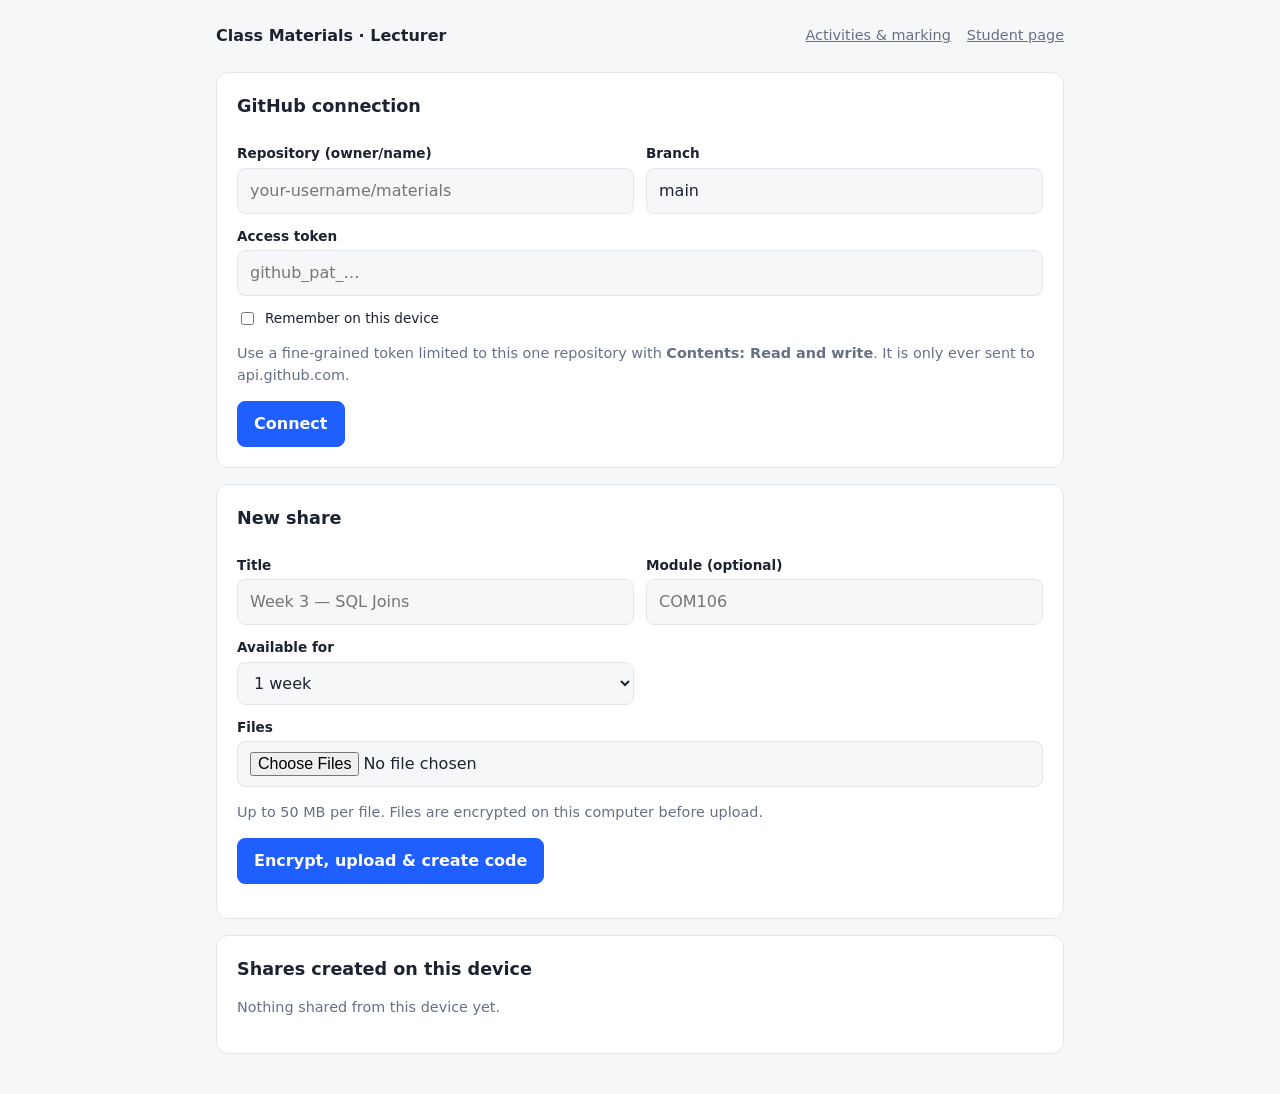
==== admin.html @ 00da9e58 "Modified" ====
<!doctype html>
<html lang="en">
<head>
<meta charset="utf-8">
<meta name="viewport" content="width=device-width,initial-scale=1">
<meta name="robots" content="noindex">
<title>Lecturer · Class Materials</title>
<link rel="stylesheet" href="style.css">
</head>
<body>
<div class="wrap">
  <header><span id="site">Class Materials</span><span class="links"><a href="review.html">Activities &amp; marking</a><a href="./">Student page</a></span></header>

  <div class="card" id="conn">
    <h2>GitHub connection</h2>
    <div class="grid">
      <div><label for="repo">Repository (owner/name)</label><input id="repo" placeholder="your-username/materials"></div>
      <div><label for="branch">Branch</label><input id="branch" value="main"></div>
    </div>
    <label for="token">Access token</label>
    <input id="token" type="password" placeholder="github_pat_…" autocomplete="off">
    <label class="check"><input type="checkbox" id="remember"> Remember on this device</label>
    <p class="muted">Use a fine-grained token limited to this one repository with <b>Contents: Read and write</b>. It is only ever sent to api.github.com.</p>
    <button class="btn" id="connect">Connect</button>
    <span id="connStatus" class="muted" style="margin-left:8px"></span>
  </div>

  <div class="card">
    <h2>New share</h2>
    <form id="form">
      <div class="grid">
        <div><label for="title">Title</label><input id="title" required maxlength="120" placeholder="Week 3 — SQL Joins"></div>
        <div><label for="module">Module (optional)</label><input id="module" maxlength="40" placeholder="COM106"></div>
        <div><label for="days">Available for</label>
          <select id="days">
            <option value="1">1 day</option><option value="7" selected>1 week</option>
            <option value="30">30 days</option><option value="120">Semester (~4 months)</option>
            <option value="0">Never expires</option>
          </select></div>
      </div>
      <label for="files">Files</label>
      <input id="files" type="file" multiple required>
      <p class="muted">Up to 50 MB per file. Files are encrypted on this computer before upload.</p>
      <button class="btn" id="create">Encrypt, upload &amp; create code</button>
      <p class="muted" id="progress"></p>
    </form>
  </div>

  <div class="card">
    <h2>Shares created on this device</h2>
    <div id="list"></div>
  </div>
</div>

<div class="overlay" id="present" hidden>
  <p class="muted" id="pTitle" style="font-size:1.3rem"></p>
  <p class="step">Go to</p>
  <div class="url" id="pHost"></div>
  <p class="step">and enter</p>
  <div class="big" id="pCode"></div>
  <p class="muted" style="margin-top:20px">or open <span class="mono" id="pLink"></span></p>
  <p class="muted" id="pNote"></p>
  <p style="margin-top:32px" class="actions" >
    <span style="margin:0 auto" class="actions">
      <button class="btn ghost" id="copy">Copy link</button>
      <button class="btn" id="close">Back to dashboard</button>
    </span>
  </p>
</div>

<script src="config.js"></script>
<script src="shared.js"></script>
<script>
(function () {
  const $ = (id) => document.getElementById(id);
  const MAX_FILE = 50 * 1024 * 1024;
  const siteUrl = new URL("./", location.href);
  const siteHost = (siteUrl.host + siteUrl.pathname).replace(/\/$/, "");

  document.title = "Lecturer · " + SITE.name;
  $("site").textContent = SITE.name + " · Lecturer";

  // ---------- storage (wrapped: may be unavailable)
  const store = {
    get(k, s) { try { return JSON.parse((s || localStorage).getItem(k)); } catch { return null; } },
    set(k, v, s) { try { (s || localStorage).setItem(k, JSON.stringify(v)); } catch {} },
    del(k, s) { try { (s || localStorage).removeItem(k); } catch {} },
  };

  let conn = store.get("ms-conn") || store.get("ms-conn", sessionStorage) || {};
  $("repo").value = conn.repo || "";
  $("branch").value = conn.branch || "main";
  $("token").value = conn.token || "";
  $("remember").checked = !!store.get("ms-conn");

  // ---------- GitHub API
  async function gh(path, opts = {}) {
    const headers = {
      Authorization: "Bearer " + conn.token,
      Accept: "application/vnd.github+json",
      "X-GitHub-Api-Version": "2022-11-28",
    };
    if (opts.body) headers["Content-Type"] = "application/json";
    const r = await fetch("https://api.github.com/repos/" + conn.repo + path, { ...opts, headers });
    if (!r.ok) {
      let msg = "GitHub " + r.status;
      try { msg += ": " + (await r.json()).message; } catch {}
      const err = new Error(msg);
      err.status = r.status;
      throw err;
    }
    return r.status === 204 ? null : r.json();
  }

  function b64(bytes) {
    let s = "";
    for (let i = 0; i < bytes.length; i += 0x8000) s += String.fromCharCode.apply(null, bytes.subarray(i, i + 0x8000));
    return btoa(s);
  }

  // One commit for the whole change, so Pages rebuilds once.
  async function commit(entries, message, onStep) {
    const ref = await gh("/git/ref/heads/" + encodeURIComponent(conn.branch));
    const parent = ref.object.sha;
    const head = await gh("/git/commits/" + parent);
    const tree = [];
    let i = 0;
    for (const e of entries) {
      if (e.remove) {
        tree.push({ path: e.path, mode: "100644", type: "blob", sha: null });
        continue;
      }
      onStep && onStep(++i);
      const blob = await gh("/git/blobs", { method: "POST", body: JSON.stringify({ content: b64(e.bytes), encoding: "base64" }) });
      tree.push({ path: e.path, mode: "100644", type: "blob", sha: blob.sha });
    }
    const t = await gh("/git/trees", { method: "POST", body: JSON.stringify({ base_tree: head.tree.sha, tree }) });
    const c = await gh("/git/commits", { method: "POST", body: JSON.stringify({ message, tree: t.sha, parents: [parent] }) });
    await gh("/git/refs/heads/" + encodeURIComponent(conn.branch), { method: "PATCH", body: JSON.stringify({ sha: c.sha }) });
  }

  // ---------- connection
  $("connect").onclick = async () => {
    conn = { repo: $("repo").value.trim().replace(/^https?:\/\/github\.com\//, "").replace(/\/$/, ""),
             branch: $("branch").value.trim() || "main", token: $("token").value.trim() };
    store.del("ms-conn");
    store.del("ms-conn", sessionStorage);
    store.set("ms-conn", conn, $("remember").checked ? localStorage : sessionStorage);
    await checkConn();
  };

  async function checkConn() {
    const s = $("connStatus");
    if (!conn.repo || !conn.token) { s.textContent = "Not connected."; return false; }
    s.className = "muted";
    s.textContent = "Checking…";
    try {
      const repo = await gh("");
      if (!repo.permissions || !repo.permissions.push) throw new Error("token can't write to this repository");
      await gh("/git/ref/heads/" + encodeURIComponent(conn.branch));
      s.className = "ok";
      s.textContent = "Connected to " + repo.full_name + " ✓";
      return true;
    } catch (e) {
      s.className = "err";
      s.textContent = "Couldn't connect: " + e.message;
      return false;
    }
  }

  // ---------- shares list (this device only — codes can't be recovered from the repo)
  const loadShares = () => store.get("ms-shares") || [];
  const saveShares = (l) => store.set("ms-shares", l);

  function renderList() {
    const list = loadShares();
    const box = $("list");
    box.textContent = "";
    if (!list.length) {
      box.innerHTML = '<p class="muted">Nothing shared from this device yet.</p>';
      return;
    }
    const t = document.createElement("table");
    t.innerHTML = "<tr><th>Code</th><th>Title</th><th>Files</th><th>Expires</th><th></th></tr>";
    for (const s of list) {
      const tr = document.createElement("tr");
      const expired = s.expires && new Date(s.expires) < new Date();
      const cells = [
        MS.pretty(s.code) + (expired ? " (expired)" : ""),
        (s.title || "") + (s.module ? " · " + s.module : ""),
        s.files + " · " + MS.sizeText(s.size),
        s.expires ? new Date(s.expires).toLocaleString([], { dateStyle: "medium", timeStyle: "short" }) : "Never",
      ];
      cells.forEach((v, i) => {
        const td = document.createElement("td");
        td.textContent = v;
        if (i === 0) td.className = "mono";
        tr.append(td);
      });
      const td = document.createElement("td");
      const wrap = document.createElement("div");
      wrap.className = "actions";
      const show = button("Show", "btn small", () => present(s));
      const del = button("Delete", "btn danger small", () => removeShare(s, del));
      wrap.append(show, del);
      td.append(wrap);
      tr.append(td);
      t.append(tr);
    }
    box.append(t);
  }

  function button(text, cls, fn) {
    const b = document.createElement("button");
    b.textContent = text;
    b.className = cls;
    b.onclick = fn;
    return b;
  }

  async function removeShare(s, btn) {
    if (!confirm("Delete " + MS.pretty(s.code) + " (" + s.title + ")? Students will no longer be able to open it.")) return;
    btn.disabled = true;
    btn.textContent = "Deleting…";
    try {
      let items = [];
      try {
        items = await gh("/contents/s/" + s.id + "?ref=" + encodeURIComponent(conn.branch));
      } catch (e) {
        if (e.status !== 404) throw e; // already gone
      }
      if (items.length) await commit(items.map((it) => ({ path: it.path, remove: true })), "Remove share");
      saveShares(loadShares().filter((x) => x.code !== s.code));
      renderList();
    } catch (e) {
      alert("Couldn't delete: " + e.message);
      btn.disabled = false;
      btn.textContent = "Delete";
    }
  }

  // ---------- create
  $("form").onsubmit = async (ev) => {
    ev.preventDefault();
    const p = $("progress");
    p.className = "muted";
    const picked = [...$("files").files];
    const big = picked.filter((f) => f.size > MAX_FILE);
    if (big.length) { p.className = "err"; p.textContent = "Too large (max 50 MB each): " + big.map((f) => f.name).join(", "); return; }
    if (!(await checkConn())) { p.className = "err"; p.textContent = "Connect to GitHub first."; return; }

    const btn = $("create");
    btn.disabled = true;
    try {
      p.textContent = "Encrypting…";
      const files = [];
      for (const f of picked) files.push({ name: f.name, type: f.type, data: await f.arrayBuffer() });
      const share = await MS.buildShare({
        salt: SITE.salt, title: $("title").value.trim(), module: $("module").value.trim(),
        days: Number($("days").value), files,
      });
      await commit(share.entries, "Add share", (i) => { p.textContent = `Uploading ${Math.min(i, files.length)} of ${files.length}…`; });
      const rec = {
        code: share.code, id: share.id, title: share.manifest.title, module: share.manifest.module,
        created: share.manifest.created, expires: share.expires, files: files.length,
        size: files.reduce((a, f) => a + f.data.byteLength, 0),
      };
      saveShares([rec, ...loadShares()]);
      renderList();
      $("form").reset();
      p.textContent = "";
      present(rec, true);
    } catch (e) {
      p.className = "err";
      p.textContent = e.status === 403
        ? "Upload failed: your token can read this repository but not write to it. On GitHub: Settings → Developer settings → Fine-grained tokens → your token → Edit → set Repository access to this repo and Contents to \"Read and write\" → Update, then try again."
        : "Upload failed: " + e.message;
    } finally {
      btn.disabled = false;
    }
  };

  // ---------- presenter
  function present(s, fresh) {
    $("pTitle").textContent = [s.module, s.title].filter(Boolean).join(" · ");
    $("pHost").textContent = siteHost;
    $("pCode").textContent = MS.pretty(s.code);
    $("pLink").textContent = siteHost + "/#" + s.code;
    $("pNote").textContent = fresh ? "Live in about a minute while GitHub publishes it." : "";
    $("present").hidden = false;
    $("copy").onclick = async () => {
      try { await navigator.clipboard.writeText(siteUrl.href + "#" + s.code); $("copy").textContent = "Copied ✓"; }
      catch { $("copy").textContent = siteUrl.href + "#" + s.code; }
    };
  }
  $("close").onclick = () => { $("present").hidden = true; $("copy").textContent = "Copy link"; };

  renderList();
  if (conn.repo && conn.token) checkConn();
})();
</script>
</body>
</html>
---- style.css ----
:root{--bg:#f6f7f9;--card:#fff;--ink:#1c2230;--muted:#667085;--line:#e3e6eb;
--accent:#1f5eff;--accent-ink:#fff;--bad:#c62828;--ok:#1b7f3b;--warn:#9a5b00}
@media (prefers-color-scheme:dark){:root{--bg:#12151b;--card:#1a1f27;--ink:#e8ebf0;
--muted:#9aa3b2;--line:#2a313c;--accent:#5b8cff;--bad:#ef5350;--ok:#4caf50;--warn:#e0a040}}
*{box-sizing:border-box}
body{margin:0;font:16px/1.5 system-ui,-apple-system,"Segoe UI",Roboto,sans-serif;background:var(--bg);color:var(--ink)}
[hidden]{display:none!important}
.wrap{max-width:880px;margin:0 auto;padding:24px 16px}
header{display:flex;justify-content:space-between;align-items:center;margin-bottom:24px;font-weight:600}
header a{color:var(--muted);font-weight:400;font-size:.9rem}
a{color:var(--accent)}
.card{background:var(--card);border:1px solid var(--line);border-radius:12px;padding:20px;margin-bottom:16px}
.narrow{max-width:460px;margin:40px auto}
h1{font-size:1.5rem;margin:0 0 4px}h2{font-size:1.1rem;margin:0 0 12px}
.muted{color:var(--muted);font-size:.9rem}
.center{text-align:center}
input,select,textarea{width:100%;padding:10px 12px;border:1px solid var(--line);border-radius:8px;background:var(--bg);color:var(--ink);font:inherit}
label{display:block;font-size:.85rem;font-weight:600;margin:12px 0 4px}
label.check{display:flex;gap:8px;align-items:center;font-weight:400}
label.check input{width:auto}
.grid{display:grid;grid-template-columns:1fr 1fr;gap:0 12px}
@media (max-width:600px){.grid{grid-template-columns:1fr}}
.btn{display:inline-block;padding:10px 16px;border-radius:8px;border:1px solid var(--accent);background:var(--accent);
color:var(--accent-ink);font:inherit;font-weight:600;cursor:pointer;text-decoration:none}
.btn:disabled{opacity:.6;cursor:wait}
.btn.full{width:100%;margin-top:14px}
.btn.ghost{background:transparent;color:var(--ink);border-color:var(--line)}
.btn.small{padding:5px 10px;font-size:.85rem}
.btn.danger{color:var(--bad);border-color:var(--line);background:transparent}
.code-input{font-size:1.8rem;letter-spacing:.2em;text-align:center;text-transform:uppercase;font-family:ui-monospace,monospace}
.err{color:var(--bad);margin-top:8px}
.ok{color:var(--ok)}
.files{margin:16px 0}
.files button{display:flex;width:100%;justify-content:space-between;gap:12px;padding:12px;border:1px solid var(--line);
border-radius:8px;margin-bottom:8px;background:transparent;color:var(--ink);font:inherit;text-align:left;cursor:pointer}
.files button:hover{border-color:var(--accent)}
.files .sz{color:var(--muted);white-space:nowrap}
table{width:100%;border-collapse:collapse;font-size:.9rem}
th,td{text-align:left;padding:8px 6px;border-bottom:1px solid var(--line);vertical-align:top}
.mono{font-family:ui-monospace,monospace;font-weight:700}
.actions{display:flex;gap:6px;flex-wrap:wrap}
.overlay{position:fixed;inset:0;background:var(--bg);overflow:auto;padding:6vh 16px;text-align:center;z-index:10}
.big{font-size:clamp(3rem,12vw,9rem);font-family:ui-monospace,monospace;font-weight:800;letter-spacing:.06em;line-height:1.1;word-break:break-all}
.url{font-size:clamp(1.1rem,4vw,2.2rem);font-family:ui-monospace,monospace;word-break:break-all}
.step{font-size:1.3rem;margin:24px 0 0}

/* ---------- submissions & marking */
.wrap.wide{max-width:1240px}
header .links{display:flex;gap:16px;flex-wrap:wrap}
textarea{min-height:120px;resize:vertical;line-height:1.45}
.row{display:flex;justify-content:space-between;align-items:flex-start;gap:12px;flex-wrap:wrap}
.brief{white-space:pre-wrap;margin:12px 0}
.chip{display:inline-block;font-size:.78rem;line-height:1.5;padding:1px 8px;border-radius:99px;border:1px solid var(--line);color:var(--muted);white-space:nowrap;vertical-align:middle}
.chip.met{color:var(--ok);border-color:currentColor}
.chip.partly{color:var(--warn);border-color:currentColor}
.chip.not{color:var(--bad);border-color:currentColor}
.chip.new{color:var(--accent);border-color:currentColor}
.bar{height:8px;border-radius:99px;background:var(--line);overflow:hidden;margin-top:12px}
.bar span{display:block;height:100%;width:0;background:var(--accent);transition:width .2s}
.split{display:grid;grid-template-columns:minmax(0,1.45fr) minmax(0,1fr);gap:16px;align-items:start}
@media (max-width:900px){.split{grid-template-columns:1fr}}
.sticky{position:sticky;top:12px}
@media (max-width:900px){.sticky{position:static}}
.tabs{display:flex;gap:6px;flex-wrap:wrap;margin:12px 0 10px}
.tabs button.on{border-color:var(--accent);color:var(--accent)}
.preview{border:1px solid var(--line);border-radius:8px;min-height:320px;max-height:74vh;overflow:auto;background:var(--bg)}
.preview pre{margin:0;padding:12px 14px;font:13px/1.5 ui-monospace,Menlo,Consolas,monospace;white-space:pre-wrap;word-break:break-word}
.preview iframe{display:block;width:100%;height:72vh;border:0;background:#fff}
.preview img{display:block;max-width:100%;margin:0 auto}
.preview .note{padding:16px}
.cell{border-bottom:1px solid var(--line);padding:10px 14px}
.cell .tag{font:12px ui-monospace,monospace;color:var(--muted)}
.cell .out{color:var(--muted)}
.crit{display:flex;justify-content:space-between;gap:10px;align-items:center;padding:9px 0;border-bottom:1px solid var(--line);flex-wrap:wrap}
.crit span{flex:1 1 180px}
.seg{display:inline-flex;border:1px solid var(--line);border-radius:8px;overflow:hidden}
.seg label{margin:0;font-weight:500;font-size:.82rem;padding:6px 10px;cursor:pointer;border-left:1px solid var(--line);user-select:none}
.seg label:first-child{border-left:0}
.seg input{position:absolute;opacity:0;width:1px;height:1px;pointer-events:none}
.seg label:has(input:checked){background:var(--accent);color:var(--accent-ink)}
.seg label:has(input:focus-visible){outline:2px solid var(--accent);outline-offset:-2px}
.qc{display:flex;flex-wrap:wrap;gap:6px;margin:6px 0 8px}
.qc button{font:inherit;font-size:.8rem;padding:4px 10px;border-radius:99px;border:1px dashed var(--muted);background:transparent;color:var(--ink);cursor:pointer;text-align:left}
.qc button:hover{border-style:solid;border-color:var(--accent)}
tr.click{cursor:pointer}
tr.click:hover td,tr.sel td{background:var(--bg)}
.mark{font-size:2.2rem;font-weight:800;line-height:1.1}
.fbcrit{display:flex;justify-content:space-between;gap:12px;padding:10px 0;border-bottom:1px solid var(--line)}
.list-plain{margin:8px 0 0;padding-left:20px}
.list-plain li{margin:4px 0}
.mine{display:flex;justify-content:space-between;align-items:center;gap:10px;padding:10px 0;border-bottom:1px solid var(--line)}
.mine:last-child{border-bottom:0}
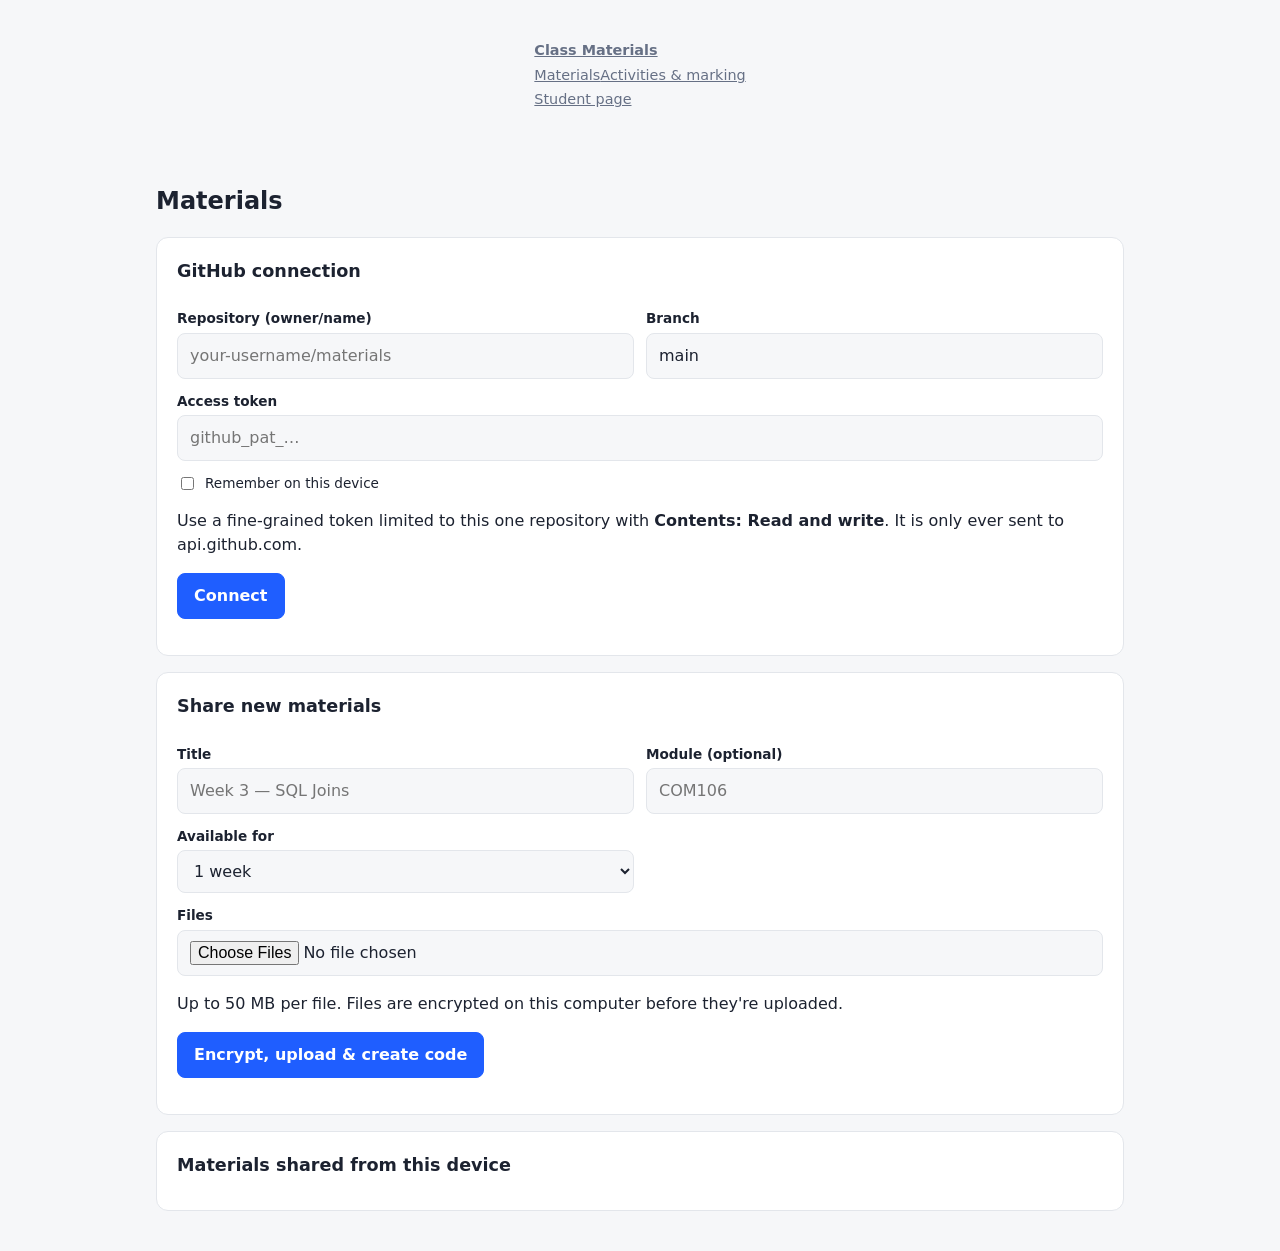
==== commit 6c27ef7b: "Update title and restructure admin page layout" ====
--- a/admin.html
+++ b/admin.html
@@ -4,12 +4,20 @@
 <meta charset="utf-8">
 <meta name="viewport" content="width=device-width,initial-scale=1">
 <meta name="robots" content="noindex">
-<title>Lecturer · Class Materials</title>
+<title>Materials · Class Materials</title>
+<link rel="preconnect" href="https://fonts.googleapis.com">
+<link rel="preconnect" href="https://fonts.gstatic.com" crossorigin>
+<link rel="stylesheet" href="https://fonts.googleapis.com/css2?family=Atkinson+Hyperlegible+Mono:wght@500;700&family=Atkinson+Hyperlegible+Next:wght@400;700&display=swap">
 <link rel="stylesheet" href="style.css">
 </head>
 <body>
-<div class="wrap">
-  <header><span id="site">Class Materials</span><span class="links"><a href="review.html">Activities &amp; marking</a><a href="./">Student page</a></span></header>
+<header class="topbar"><div class="wrap wide topbar-in">
+  <a class="brand" href="./"><span class="mark" id="mark" aria-hidden="true"></span><span><b id="site">Class Materials</b><small id="sub" hidden></small></span></a>
+  <nav class="nav" aria-label="Lecturer pages"><a href="admin.html" aria-current="page">Materials</a><a href="review.html">Activities &amp; marking</a></nav>
+  <a class="bar-end" href="./">Student page</a>
+</div></header>
+<main class="wrap wide" style="max-width:1000px">
+  <h1 style="margin-bottom:18px">Materials</h1>
 
   <div class="card" id="conn">
     <h2>GitHub connection</h2>
@@ -20,13 +28,13 @@
     <label for="token">Access token</label>
     <input id="token" type="password" placeholder="github_pat_…" autocomplete="off">
     <label class="check"><input type="checkbox" id="remember"> Remember on this device</label>
-    <p class="muted">Use a fine-grained token limited to this one repository with <b>Contents: Read and write</b>. It is only ever sent to api.github.com.</p>
-    <button class="btn" id="connect">Connect</button>
-    <span id="connStatus" class="muted" style="margin-left:8px"></span>
+    <p class="hint">Use a fine-grained token limited to this one repository with <b>Contents: Read and write</b>. It is only ever sent to api.github.com.</p>
+    <p class="actions" style="margin-top:14px"><button class="btn" id="connect">Connect</button>
+    <span id="connStatus" class="muted"></span></p>
   </div>
 
   <div class="card">
-    <h2>New share</h2>
+    <h2>Share new materials</h2>
     <form id="form">
       <div class="grid">
         <div><label for="title">Title</label><input id="title" required maxlength="120" placeholder="Week 3 — SQL Joins"></div>
@@ -40,31 +48,29 @@
       </div>
       <label for="files">Files</label>
       <input id="files" type="file" multiple required>
-      <p class="muted">Up to 50 MB per file. Files are encrypted on this computer before upload.</p>
-      <button class="btn" id="create">Encrypt, upload &amp; create code</button>
+      <p class="hint">Up to 50 MB per file. Files are encrypted on this computer before they're uploaded.</p>
+      <p style="margin-top:16px"><button class="btn" id="create">Encrypt, upload &amp; create code</button></p>
       <p class="muted" id="progress"></p>
     </form>
   </div>
 
   <div class="card">
-    <h2>Shares created on this device</h2>
+    <h2>Materials shared from this device</h2>
     <div id="list"></div>
   </div>
-</div>
+</main>
 
 <div class="overlay" id="present" hidden>
-  <p class="muted" id="pTitle" style="font-size:1.3rem"></p>
+  <p class="ptitle" id="pTitle"></p>
   <p class="step">Go to</p>
   <div class="url" id="pHost"></div>
   <p class="step">and enter</p>
   <div class="big" id="pCode"></div>
-  <p class="muted" style="margin-top:20px">or open <span class="mono" id="pLink"></span></p>
+  <p class="muted" style="margin-top:3vh" id="pSubLine">Or open <span class="mono" id="pLink"></span></p>
   <p class="muted" id="pNote"></p>
-  <p style="margin-top:32px" class="actions" >
-    <span style="margin:0 auto" class="actions">
-      <button class="btn ghost" id="copy">Copy link</button>
-      <button class="btn" id="close">Back to dashboard</button>
-    </span>
+  <p class="actions" style="justify-content:center;margin-top:4vh">
+    <button class="btn ghost" id="copy">Copy link</button>
+    <button class="btn" id="close">Back to dashboard</button>
   </p>
 </div>
 
@@ -77,8 +83,8 @@
   const siteUrl = new URL("./", location.href);
   const siteHost = (siteUrl.host + siteUrl.pathname).replace(/\/$/, "");
 
-  document.title = "Lecturer · " + SITE.name;
-  $("site").textContent = SITE.name + " · Lecturer";
+  document.title = "Materials · " + SITE.name;
+  MS.brand();
 
   // ---------- storage (wrapped: may be unavailable)
   const store = {
@@ -282,9 +288,9 @@
 
   // ---------- presenter
   function present(s, fresh) {
-    $("pTitle").textContent = [s.module, s.title].filter(Boolean).join(" · ");
+    $("pTitle").textContent = [s.module, s.title].filter(Boolean).join(": ");
     $("pHost").textContent = siteHost;
-    $("pCode").textContent = MS.pretty(s.code);
+    MS.tiles($("pCode"), s.code);
     $("pLink").textContent = siteHost + "/#" + s.code;
     $("pNote").textContent = fresh ? "Live in about a minute while GitHub publishes it." : "";
     $("present").hidden = false;
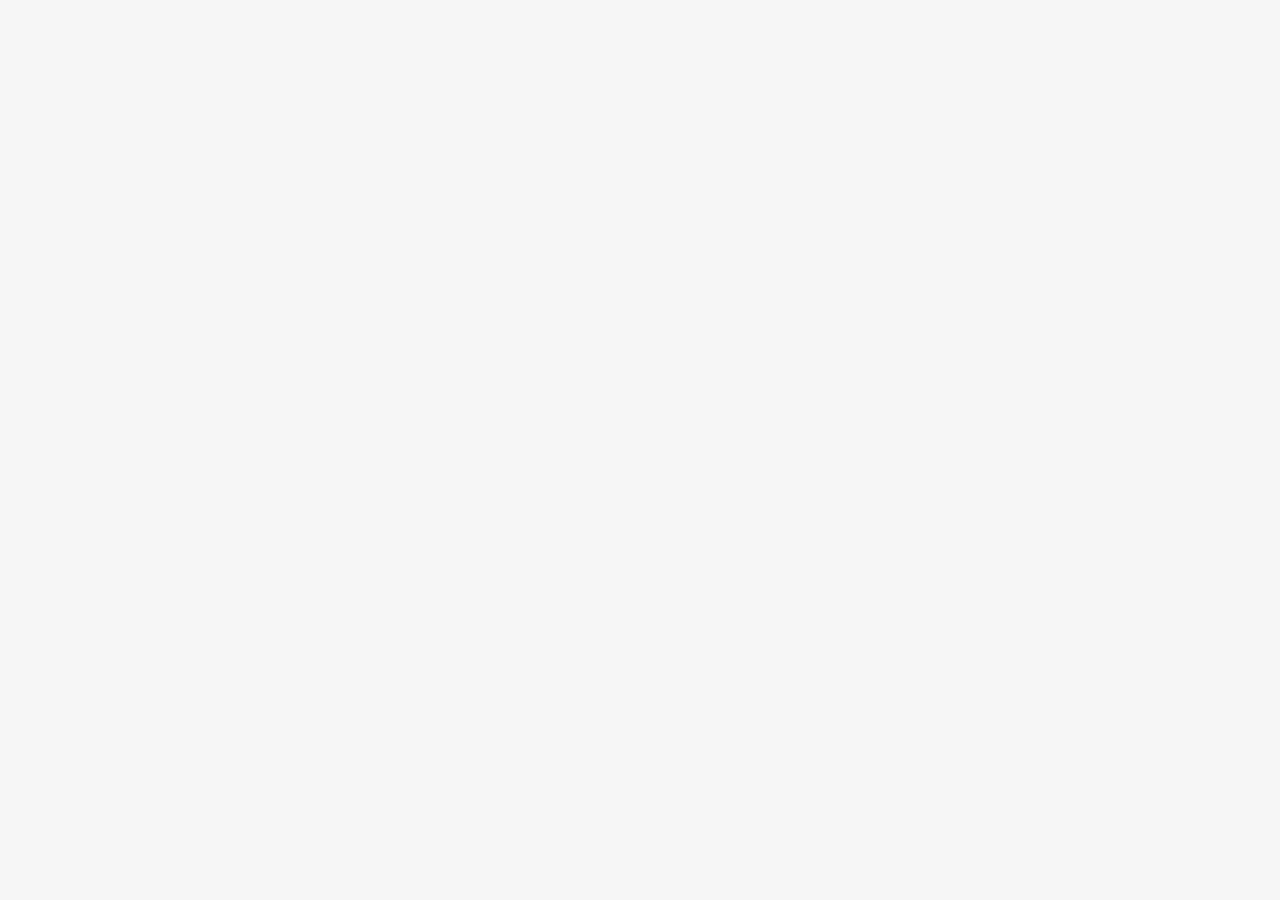
==== commit fe223faf: "Refactor admin.html for quick share functionality" ====
--- a/admin.html
+++ b/admin.html
@@ -4,186 +4,80 @@
 <meta charset="utf-8">
 <meta name="viewport" content="width=device-width,initial-scale=1">
 <meta name="robots" content="noindex">
-<title>Materials · Class Materials</title>
+<meta http-equiv="Content-Security-Policy" content="script-src 'self' 'unsafe-inline'; object-src 'none'; base-uri 'none'">
+<title>Quick share</title>
 <link rel="preconnect" href="https://fonts.googleapis.com">
 <link rel="preconnect" href="https://fonts.gstatic.com" crossorigin>
 <link rel="stylesheet" href="https://fonts.googleapis.com/css2?family=Atkinson+Hyperlegible+Mono:wght@500;700&family=Atkinson+Hyperlegible+Next:wght@400;700&display=swap">
 <link rel="stylesheet" href="style.css">
 </head>
 <body>
-<header class="topbar"><div class="wrap wide topbar-in">
-  <a class="brand" href="./"><span class="mark" id="mark" aria-hidden="true"></span><span><b id="site">Class Materials</b><small id="sub" hidden></small></span></a>
-  <nav class="nav" aria-label="Lecturer pages"><a href="admin.html" aria-current="page">Materials</a><a href="review.html">Activities &amp; marking</a></nav>
-  <a class="bar-end" href="./">Student page</a>
-</div></header>
+<header id="ltop"></header>
 <main class="wrap wide" style="max-width:1000px">
-  <h1 style="margin-bottom:18px">Materials</h1>
+  <div id="app" hidden>
+    <h1>Quick share</h1>
+    <p class="lead">Share a few files with one code, outside your modules. Good for a one-off handout or a file for another lecturer's class.</p>
 
-  <div class="card" id="conn">
-    <h2>GitHub connection</h2>
-    <div class="grid">
-      <div><label for="repo">Repository (owner/name)</label><input id="repo" placeholder="your-username/materials"></div>
-      <div><label for="branch">Branch</label><input id="branch" value="main"></div>
+    <div class="card">
+      <h2>Share files</h2>
+      <form id="form">
+        <div class="grid">
+          <div><label for="title">Title</label><input id="title" required maxlength="120" placeholder="Revision notes"></div>
+          <div><label for="module">Module (optional)</label><input id="module" maxlength="40" placeholder="QHO444"></div>
+          <div><label for="days">Available for</label>
+            <select id="days">
+              <option value="1">1 day</option><option value="7" selected>1 week</option>
+              <option value="30">30 days</option><option value="120">Semester (about 4 months)</option>
+              <option value="0">Never expires</option>
+            </select></div>
+        </div>
+        <label for="files">Files</label>
+        <input id="files" type="file" multiple required>
+        <p class="hint">Up to 50 MB per file. Files are encrypted on this computer before they're uploaded.</p>
+        <p style="margin-top:16px"><button class="btn" id="create">Encrypt, upload &amp; create code</button></p>
+        <p class="muted" id="progress"></p>
+      </form>
     </div>
-    <label for="token">Access token</label>
-    <input id="token" type="password" placeholder="github_pat_…" autocomplete="off">
-    <label class="check"><input type="checkbox" id="remember"> Remember on this device</label>
-    <p class="hint">Use a fine-grained token limited to this one repository with <b>Contents: Read and write</b>. It is only ever sent to api.github.com.</p>
-    <p class="actions" style="margin-top:14px"><button class="btn" id="connect">Connect</button>
-    <span id="connStatus" class="muted"></span></p>
-  </div>
 
-  <div class="card">
-    <h2>Share new materials</h2>
-    <form id="form">
-      <div class="grid">
-        <div><label for="title">Title</label><input id="title" required maxlength="120" placeholder="Week 3 — SQL Joins"></div>
-        <div><label for="module">Module (optional)</label><input id="module" maxlength="40" placeholder="COM106"></div>
-        <div><label for="days">Available for</label>
-          <select id="days">
-            <option value="1">1 day</option><option value="7" selected>1 week</option>
-            <option value="30">30 days</option><option value="120">Semester (~4 months)</option>
-            <option value="0">Never expires</option>
-          </select></div>
-      </div>
-      <label for="files">Files</label>
-      <input id="files" type="file" multiple required>
-      <p class="hint">Up to 50 MB per file. Files are encrypted on this computer before they're uploaded.</p>
-      <p style="margin-top:16px"><button class="btn" id="create">Encrypt, upload &amp; create code</button></p>
-      <p class="muted" id="progress"></p>
-    </form>
-  </div>
-
-  <div class="card">
-    <h2>Materials shared from this device</h2>
-    <div id="list"></div>
+    <div class="card">
+      <h2>Your quick shares</h2>
+      <div id="list" style="overflow-x:auto"></div>
+    </div>
   </div>
 </main>
 
-<div class="overlay" id="present" hidden>
-  <p class="ptitle" id="pTitle"></p>
-  <p class="step">Go to</p>
-  <div class="url" id="pHost"></div>
-  <p class="step">and enter</p>
-  <div class="big" id="pCode"></div>
-  <p class="muted" style="margin-top:3vh" id="pSubLine">Or open <span class="mono" id="pLink"></span></p>
-  <p class="muted" id="pNote"></p>
-  <p class="actions" style="justify-content:center;margin-top:4vh">
-    <button class="btn ghost" id="copy">Copy link</button>
-    <button class="btn" id="close">Back to dashboard</button>
-  </p>
-</div>
-
 <script src="config.js"></script>
 <script src="shared.js"></script>
+<script src="gh.js"></script>
+<script src="lecturer.js"></script>
 <script>
 (function () {
+  "use strict";
   const $ = (id) => document.getElementById(id);
   const MAX_FILE = 50 * 1024 * 1024;
-  const siteUrl = new URL("./", location.href);
-  const siteHost = (siteUrl.host + siteUrl.pathname).replace(/\/$/, "");
+  let L = null;
 
-  document.title = "Materials · " + SITE.name;
-  MS.brand();
+  document.title = "Quick share · " + SITE.name;
 
-  // ---------- storage (wrapped: may be unavailable)
-  const store = {
-    get(k, s) { try { return JSON.parse((s || localStorage).getItem(k)); } catch { return null; } },
-    set(k, v, s) { try { (s || localStorage).setItem(k, JSON.stringify(v)); } catch {} },
-    del(k, s) { try { (s || localStorage).removeItem(k); } catch {} },
-  };
+  const local = () => { try { return JSON.parse(localStorage.getItem("ms-shares")) || []; } catch { return []; } };
 
-  let conn = store.get("ms-conn") || store.get("ms-conn", sessionStorage) || {};
-  $("repo").value = conn.repo || "";
-  $("branch").value = conn.branch || "main";
-  $("token").value = conn.token || "";
-  $("remember").checked = !!store.get("ms-conn");
-
-  // ---------- GitHub API
-  async function gh(path, opts = {}) {
-    const headers = {
-      Authorization: "Bearer " + conn.token,
-      Accept: "application/vnd.github+json",
-      "X-GitHub-Api-Version": "2022-11-28",
-    };
-    if (opts.body) headers["Content-Type"] = "application/json";
-    const r = await fetch("https://api.github.com/repos/" + conn.repo + path, { ...opts, headers });
-    if (!r.ok) {
-      let msg = "GitHub " + r.status;
-      try { msg += ": " + (await r.json()).message; } catch {}
-      const err = new Error(msg);
-      err.status = r.status;
-      throw err;
-    }
-    return r.status === 204 ? null : r.json();
+  async function shares() {
+    const ix = await L.loadIndex();
+    ix.shares = ix.shares || [];
+    // bring in shares created on this device before they were kept in your lecturer data
+    const known = new Set(ix.shares.map((s) => s.code));
+    const extra = local().filter((s) => !known.has(s.code));
+    return { ix, list: [...ix.shares, ...extra], extra };
   }
 
-  function b64(bytes) {
-    let s = "";
-    for (let i = 0; i < bytes.length; i += 0x8000) s += String.fromCharCode.apply(null, bytes.subarray(i, i + 0x8000));
-    return btoa(s);
-  }
-
-  // One commit for the whole change, so Pages rebuilds once.
-  async function commit(entries, message, onStep) {
-    const ref = await gh("/git/ref/heads/" + encodeURIComponent(conn.branch));
-    const parent = ref.object.sha;
-    const head = await gh("/git/commits/" + parent);
-    const tree = [];
-    let i = 0;
-    for (const e of entries) {
-      if (e.remove) {
-        tree.push({ path: e.path, mode: "100644", type: "blob", sha: null });
-        continue;
-      }
-      onStep && onStep(++i);
-      const blob = await gh("/git/blobs", { method: "POST", body: JSON.stringify({ content: b64(e.bytes), encoding: "base64" }) });
-      tree.push({ path: e.path, mode: "100644", type: "blob", sha: blob.sha });
-    }
-    const t = await gh("/git/trees", { method: "POST", body: JSON.stringify({ base_tree: head.tree.sha, tree }) });
-    const c = await gh("/git/commits", { method: "POST", body: JSON.stringify({ message, tree: t.sha, parents: [parent] }) });
-    await gh("/git/refs/heads/" + encodeURIComponent(conn.branch), { method: "PATCH", body: JSON.stringify({ sha: c.sha }) });
-  }
-
-  // ---------- connection
-  $("connect").onclick = async () => {
-    conn = { repo: $("repo").value.trim().replace(/^https?:\/\/github\.com\//, "").replace(/\/$/, ""),
-             branch: $("branch").value.trim() || "main", token: $("token").value.trim() };
-    store.del("ms-conn");
-    store.del("ms-conn", sessionStorage);
-    store.set("ms-conn", conn, $("remember").checked ? localStorage : sessionStorage);
-    await checkConn();
-  };
-
-  async function checkConn() {
-    const s = $("connStatus");
-    if (!conn.repo || !conn.token) { s.textContent = "Not connected."; return false; }
-    s.className = "muted";
-    s.textContent = "Checking…";
-    try {
-      const repo = await gh("");
-      if (!repo.permissions || !repo.permissions.push) throw new Error("token can't write to this repository");
-      await gh("/git/ref/heads/" + encodeURIComponent(conn.branch));
-      s.className = "ok";
-      s.textContent = "Connected to " + repo.full_name + " ✓";
-      return true;
-    } catch (e) {
-      s.className = "err";
-      s.textContent = "Couldn't connect: " + e.message;
-      return false;
-    }
-  }
-
-  // ---------- shares list (this device only — codes can't be recovered from the repo)
-  const loadShares = () => store.get("ms-shares") || [];
-  const saveShares = (l) => store.set("ms-shares", l);
-
-  function renderList() {
-    const list = loadShares();
+  async function renderList() {
     const box = $("list");
     box.textContent = "";
+    let list;
+    try { ({ list } = await shares()); }
+    catch (e) { box.append(Lecturer.el("p", { class: "err", text: e.message })); return; }
     if (!list.length) {
-      box.innerHTML = '<p class="muted">Nothing shared from this device yet.</p>';
+      box.append(Lecturer.el("p", { class: "muted", text: "Nothing shared yet." }));
       return;
     }
     const t = document.createElement("table");
@@ -191,118 +85,80 @@
     for (const s of list) {
       const tr = document.createElement("tr");
       const expired = s.expires && new Date(s.expires) < new Date();
-      const cells = [
-        MS.pretty(s.code) + (expired ? " (expired)" : ""),
-        (s.title || "") + (s.module ? " · " + s.module : ""),
-        s.files + " · " + MS.sizeText(s.size),
-        s.expires ? new Date(s.expires).toLocaleString([], { dateStyle: "medium", timeStyle: "short" }) : "Never",
-      ];
-      cells.forEach((v, i) => {
-        const td = document.createElement("td");
-        td.textContent = v;
-        if (i === 0) td.className = "mono";
-        tr.append(td);
-      });
-      const td = document.createElement("td");
-      const wrap = document.createElement("div");
-      wrap.className = "actions";
-      const show = button("Show", "btn small", () => present(s));
-      const del = button("Delete", "btn danger small", () => removeShare(s, del));
-      wrap.append(show, del);
-      td.append(wrap);
-      tr.append(td);
+      const code = document.createElement("td");
+      const tiles = document.createElement("span");
+      tiles.className = "code-sm";
+      MS.tiles(tiles, s.code);
+      code.append(tiles);
+      if (expired) code.append(" ", Lecturer.el("span", { class: "chip", text: "Expired" }));
+      tr.append(code);
+      for (const v of [[s.module, s.title].filter(Boolean).join(": "), `${s.files}, ${MS.sizeText(s.size)}`, s.expires ? MS.fmtDate(s.expires) : "Never"]) {
+        tr.append(Lecturer.el("td", { text: v }));
+      }
+      const del = Lecturer.el("button", { class: "btn danger small", text: "Delete" });
+      del.onclick = () => removeShare(s, del);
+      tr.append(Lecturer.el("td", {}, Lecturer.el("div", { class: "actions" },
+        Lecturer.el("button", { class: "btn ghost small", text: "Show", onclick: () => present(s) }), del)));
       t.append(tr);
     }
     box.append(t);
   }
 
-  function button(text, cls, fn) {
-    const b = document.createElement("button");
-    b.textContent = text;
-    b.className = cls;
-    b.onclick = fn;
-    return b;
+  async function removeShare(s, btn) {
+    if (!confirm(`Delete ${MS.pretty(s.code)} (${s.title})? Students will no longer be able to open it.`)) return;
+    await Lecturer.busy(btn, "Deleting…", async () => {
+      try {
+        let items = [];
+        try { items = await L.gh.gh("/contents/s/" + s.id + "?ref=" + encodeURIComponent(L.conn.branch)); }
+        catch (e) { if (e.status !== 404) throw e; }
+        const { ix, extra } = await shares();
+        ix.shares = [...ix.shares, ...extra].filter((x) => x.code !== s.code);
+        await L.gh.commit([...items.map((it) => ({ path: it.path, remove: true })), await L.indexEntry(ix)], "Remove share");
+        try { localStorage.removeItem("ms-shares"); } catch {}
+        renderList();
+      } catch (e) {
+        alert("Couldn't delete: " + e.message);
+      }
+    });
   }
 
-  async function removeShare(s, btn) {
-    if (!confirm("Delete " + MS.pretty(s.code) + " (" + s.title + ")? Students will no longer be able to open it.")) return;
-    btn.disabled = true;
-    btn.textContent = "Deleting…";
-    try {
-      let items = [];
-      try {
-        items = await gh("/contents/s/" + s.id + "?ref=" + encodeURIComponent(conn.branch));
-      } catch (e) {
-        if (e.status !== 404) throw e; // already gone
-      }
-      if (items.length) await commit(items.map((it) => ({ path: it.path, remove: true })), "Remove share");
-      saveShares(loadShares().filter((x) => x.code !== s.code));
-      renderList();
-    } catch (e) {
-      alert("Couldn't delete: " + e.message);
-      btn.disabled = false;
-      btn.textContent = "Delete";
-    }
-  }
-
-  // ---------- create
   $("form").onsubmit = async (ev) => {
     ev.preventDefault();
     const p = $("progress");
-    p.className = "muted";
     const picked = [...$("files").files];
     const big = picked.filter((f) => f.size > MAX_FILE);
-    if (big.length) { p.className = "err"; p.textContent = "Too large (max 50 MB each): " + big.map((f) => f.name).join(", "); return; }
-    if (!(await checkConn())) { p.className = "err"; p.textContent = "Connect to GitHub first."; return; }
-
-    const btn = $("create");
-    btn.disabled = true;
-    try {
-      p.textContent = "Encrypting…";
-      const files = [];
-      for (const f of picked) files.push({ name: f.name, type: f.type, data: await f.arrayBuffer() });
-      const share = await MS.buildShare({
-        salt: SITE.salt, title: $("title").value.trim(), module: $("module").value.trim(),
-        days: Number($("days").value), files,
-      });
-      await commit(share.entries, "Add share", (i) => { p.textContent = `Uploading ${Math.min(i, files.length)} of ${files.length}…`; });
-      const rec = {
-        code: share.code, id: share.id, title: share.manifest.title, module: share.manifest.module,
-        created: share.manifest.created, expires: share.expires, files: files.length,
-        size: files.reduce((a, f) => a + f.data.byteLength, 0),
-      };
-      saveShares([rec, ...loadShares()]);
-      renderList();
-      $("form").reset();
-      p.textContent = "";
-      present(rec, true);
-    } catch (e) {
-      p.className = "err";
-      p.textContent = e.status === 403
-        ? "Upload failed: your token can read this repository but not write to it. On GitHub: Settings → Developer settings → Fine-grained tokens → your token → Edit → set Repository access to this repo and Contents to \"Read and write\" → Update, then try again."
-        : "Upload failed: " + e.message;
-    } finally {
-      btn.disabled = false;
-    }
+    if (big.length) return Lecturer.say(p, "Too large (max 50 MB each): " + big.map((f) => f.name).join(", "), "err");
+    await Lecturer.busy($("create"), "Uploading…", async () => {
+      try {
+        Lecturer.say(p, "Encrypting…");
+        const files = [];
+        for (const f of picked) files.push({ name: f.name, type: f.type, data: await f.arrayBuffer() });
+        const share = await MS.buildShare({ salt: SITE.salt, title: $("title").value.trim(), module: $("module").value.trim(), days: Number($("days").value), files });
+        const rec = { code: share.code, id: share.id, title: share.manifest.title, module: share.manifest.module, created: share.manifest.created,
+          expires: share.expires, files: files.length, size: files.reduce((a, f) => a + f.data.byteLength, 0) };
+        const { ix, extra } = await shares();
+        ix.shares = [rec, ...ix.shares, ...extra];
+        Lecturer.say(p, "Uploading…");
+        await L.gh.commit([...share.entries, await L.indexEntry(ix)], "Add share");
+        try { localStorage.removeItem("ms-shares"); } catch {}
+        $("form").reset();
+        Lecturer.say(p, "");
+        renderList();
+        present(rec, true);
+      } catch (e) {
+        Lecturer.say(p, e.status === 403
+          ? "Upload failed: your token can read this repository but not write to it. On GitHub open Settings, Developer settings, Fine-grained tokens, your token, Edit: set Repository access to this repo and Contents to Read and write, then try again."
+          : "Upload failed: " + e.message, "err");
+      }
+    });
   };
 
-  // ---------- presenter
   function present(s, fresh) {
-    $("pTitle").textContent = [s.module, s.title].filter(Boolean).join(": ");
-    $("pHost").textContent = siteHost;
-    MS.tiles($("pCode"), s.code);
-    $("pLink").textContent = siteHost + "/#" + s.code;
-    $("pNote").textContent = fresh ? "Live in about a minute while GitHub publishes it." : "";
-    $("present").hidden = false;
-    $("copy").onclick = async () => {
-      try { await navigator.clipboard.writeText(siteUrl.href + "#" + s.code); $("copy").textContent = "Copied ✓"; }
-      catch { $("copy").textContent = siteUrl.href + "#" + s.code; }
-    };
+    Lecturer.present({ title: [s.module, s.title].filter(Boolean).join(": "), code: s.code, fresh,
+      sub: "Or open " + Lecturer.siteHost + "/#" + s.code });
   }
-  $("close").onclick = () => { $("present").hidden = true; $("copy").textContent = "Copy link"; };
 
-  renderList();
-  if (conn.repo && conn.token) checkConn();
+  Lecturer.ready("share").then((l) => { L = l; $("app").hidden = false; renderList(); });
 })();
 </script>
 </body>
--- a/style.css
+++ b/style.css
@@ -1,92 +1,187 @@
-:root{--bg:#f6f7f9;--card:#fff;--ink:#1c2230;--muted:#667085;--line:#e3e6eb;
---accent:#1f5eff;--accent-ink:#fff;--bad:#c62828;--ok:#1b7f3b;--warn:#9a5b00}
-@media (prefers-color-scheme:dark){:root{--bg:#12151b;--card:#1a1f27;--ink:#e8ebf0;
---muted:#9aa3b2;--line:#2a313c;--accent:#5b8cff;--bad:#ef5350;--ok:#4caf50;--warn:#e0a040}}
+/* Materials Share — shared styles for student and lecturer pages */
+:root{
+  --bg:#f5f7f9; --card:#ffffff; --sunken:#edf1f5;
+  --ink:#16202c; --muted:#596574; --line:#d8dfe7;
+  --accent:#0c6a6d; --accent-strong:#095457; --accent-ink:#ffffff; --accent-soft:#e2f0f0;
+  --ok:#2c7a4c; --warn:#975f00; --bad:#b0281f; --focus:#e9a23b;
+  --r-sm:6px; --r-md:10px;
+  --font:"Atkinson Hyperlegible Next","Atkinson Hyperlegible",system-ui,-apple-system,"Segoe UI",Roboto,sans-serif;
+  --mono:"Atkinson Hyperlegible Mono",ui-monospace,"SF Mono",Menlo,Consolas,monospace;
+  color-scheme:light;
+}
+@media (prefers-color-scheme:dark){:root{
+  --bg:#0f151c; --card:#151d26; --sunken:#1b2531;
+  --ink:#e5eaf0; --muted:#9aa6b3; --line:#2a3441;
+  --accent:#4fb0b2; --accent-strong:#6fc4c6; --accent-ink:#06292a; --accent-soft:#163536;
+  --ok:#5bbd83; --warn:#e0a84a; --bad:#f07a70; --focus:#f2b54b;
+  color-scheme:dark;
+}}
+
 *{box-sizing:border-box}
-body{margin:0;font:16px/1.5 system-ui,-apple-system,"Segoe UI",Roboto,sans-serif;background:var(--bg);color:var(--ink)}
+html{-webkit-text-size-adjust:100%}
+body{margin:0;font:16px/1.55 var(--font);background:var(--bg);color:var(--ink)}
 [hidden]{display:none!important}
-.wrap{max-width:880px;margin:0 auto;padding:24px 16px}
-header{display:flex;justify-content:space-between;align-items:center;margin-bottom:24px;font-weight:600}
-header a{color:var(--muted);font-weight:400;font-size:.9rem}
 a{color:var(--accent)}
-.card{background:var(--card);border:1px solid var(--line);border-radius:12px;padding:20px;margin-bottom:16px}
-.narrow{max-width:460px;margin:40px auto}
-h1{font-size:1.5rem;margin:0 0 4px}h2{font-size:1.1rem;margin:0 0 12px}
-.muted{color:var(--muted);font-size:.9rem}
+a:hover{color:var(--accent-strong)}
+:focus-visible{outline:3px solid var(--focus);outline-offset:2px;border-radius:var(--r-sm)}
+@media (prefers-reduced-motion:reduce){*{transition:none!important;animation:none!important}}
+
+h1{font-size:1.75rem;line-height:1.2;font-weight:700;letter-spacing:-.01em;margin:0 0 6px}
+h2{font-size:1.12rem;line-height:1.3;font-weight:700;margin:0 0 12px}
+.muted{color:var(--muted);font-size:.92rem}
 .center{text-align:center}
-input,select,textarea{width:100%;padding:10px 12px;border:1px solid var(--line);border-radius:8px;background:var(--bg);color:var(--ink);font:inherit}
-label{display:block;font-size:.85rem;font-weight:600;margin:12px 0 4px}
-label.check{display:flex;gap:8px;align-items:center;font-weight:400}
-label.check input{width:auto}
-.grid{display:grid;grid-template-columns:1fr 1fr;gap:0 12px}
-@media (max-width:600px){.grid{grid-template-columns:1fr}}
-.btn{display:inline-block;padding:10px 16px;border-radius:8px;border:1px solid var(--accent);background:var(--accent);
-color:var(--accent-ink);font:inherit;font-weight:600;cursor:pointer;text-decoration:none}
+.lead{color:var(--muted);font-size:1.05rem;margin:0 0 20px;max-width:60ch}
+.ok{color:var(--ok)}
+.err{color:var(--bad);margin-top:8px}
+.mono{font-family:var(--mono);font-weight:700;letter-spacing:.04em}
+
+/* ---------- layout */
+.wrap{max-width:960px;margin:0 auto;padding:28px 16px 48px}
+.wrap.wide{max-width:1320px}
+.narrow{max-width:520px;margin:12px auto 24px}
+
+/* ---------- top bar */
+.topbar{background:var(--card);border-bottom:1px solid var(--line)}
+.topbar-in{display:flex;align-items:center;gap:24px;padding-top:12px;padding-bottom:12px;flex-wrap:wrap}
+.brand{display:flex;align-items:center;gap:10px;color:var(--ink);text-decoration:none;min-width:0}
+.brand:hover{color:var(--ink)}
+.brand b{display:block;font-size:1rem;line-height:1.2}
+.brand small{display:block;color:var(--muted);font-size:.8rem;line-height:1.2}
+.mark{flex:none;display:grid;place-items:center;width:34px;height:34px;border-radius:8px;background:var(--accent);color:var(--accent-ink);font:700 .9rem/1 var(--mono)}
+.nav{display:flex;gap:4px;flex-wrap:wrap}
+.nav a{color:var(--muted);text-decoration:none;font-weight:600;font-size:.95rem;padding:8px 12px;border-radius:var(--r-sm)}
+.nav a:hover{color:var(--ink);background:var(--sunken)}
+.nav a[aria-current="page"]{color:var(--accent);background:var(--accent-soft)}
+.bar-end{margin-left:auto;font-size:.92rem}
+header .links{display:flex;gap:16px;flex-wrap:wrap}
+
+/* ---------- surfaces */
+.card{background:var(--card);border:1px solid var(--line);border-radius:var(--r-md);padding:22px 24px;margin-bottom:16px}
+@media (max-width:600px){.card{padding:18px 16px}}
+.row{display:flex;justify-content:space-between;align-items:flex-start;gap:12px;flex-wrap:wrap}
+.brief{white-space:pre-wrap;margin:12px 0;max-width:75ch}
+.empty{color:var(--muted);padding:28px 8px;text-align:center}
+.empty b{display:block;color:var(--ink);font-size:1.05rem;margin-bottom:4px}
+
+/* ---------- forms */
+label{display:block;font-size:.88rem;font-weight:700;margin:14px 0 6px}
+label.check{display:flex;gap:10px;align-items:center;font-weight:400;font-size:.95rem}
+label.check input{width:18px;height:18px;accent-color:var(--accent)}
+input,select,textarea{width:100%;padding:10px 12px;border:1px solid var(--line);border-radius:var(--r-sm);background:var(--card);color:var(--ink);font:inherit}
+input:focus,select:focus,textarea:focus{outline:none;border-color:var(--accent);box-shadow:0 0 0 3px var(--accent-soft)}
+input[type=file]{padding:8px;background:var(--sunken)}
+textarea{min-height:120px;resize:vertical;line-height:1.5}
+.grid{display:grid;grid-template-columns:1fr 1fr;gap:0 16px}
+@media (max-width:640px){.grid{grid-template-columns:1fr}}
+.hint{color:var(--muted);font-size:.85rem;margin:6px 0 0}
+
+/* ---------- buttons */
+.btn{display:inline-flex;align-items:center;justify-content:center;gap:6px;padding:10px 18px;border-radius:var(--r-sm);border:1px solid var(--accent);background:var(--accent);
+  color:var(--accent-ink);font:inherit;font-weight:700;cursor:pointer;text-decoration:none;transition:background .15s,border-color .15s}
+.btn:hover{background:var(--accent-strong);border-color:var(--accent-strong);color:var(--accent-ink)}
 .btn:disabled{opacity:.6;cursor:wait}
-.btn.full{width:100%;margin-top:14px}
-.btn.ghost{background:transparent;color:var(--ink);border-color:var(--line)}
-.btn.small{padding:5px 10px;font-size:.85rem}
-.btn.danger{color:var(--bad);border-color:var(--line);background:transparent}
-.code-input{font-size:1.8rem;letter-spacing:.2em;text-align:center;text-transform:uppercase;font-family:ui-monospace,monospace}
-.err{color:var(--bad);margin-top:8px}
-.ok{color:var(--ok)}
-.files{margin:16px 0}
-.files button{display:flex;width:100%;justify-content:space-between;gap:12px;padding:12px;border:1px solid var(--line);
-border-radius:8px;margin-bottom:8px;background:transparent;color:var(--ink);font:inherit;text-align:left;cursor:pointer}
-.files button:hover{border-color:var(--accent)}
-.files .sz{color:var(--muted);white-space:nowrap}
-table{width:100%;border-collapse:collapse;font-size:.9rem}
-th,td{text-align:left;padding:8px 6px;border-bottom:1px solid var(--line);vertical-align:top}
-.mono{font-family:ui-monospace,monospace;font-weight:700}
-.actions{display:flex;gap:6px;flex-wrap:wrap}
-.overlay{position:fixed;inset:0;background:var(--bg);overflow:auto;padding:6vh 16px;text-align:center;z-index:10}
-.big{font-size:clamp(3rem,12vw,9rem);font-family:ui-monospace,monospace;font-weight:800;letter-spacing:.06em;line-height:1.1;word-break:break-all}
-.url{font-size:clamp(1.1rem,4vw,2.2rem);font-family:ui-monospace,monospace;word-break:break-all}
-.step{font-size:1.3rem;margin:24px 0 0}
+.btn.full{width:100%;margin-top:14px;padding:13px 18px;font-size:1.05rem}
+.btn.ghost{background:var(--card);color:var(--ink);border-color:var(--line)}
+.btn.ghost:hover{background:var(--sunken);border-color:var(--muted)}
+.btn.small{padding:6px 12px;font-size:.88rem}
+.btn.danger{background:var(--card);color:var(--bad);border-color:var(--line)}
+.btn.danger:hover{background:var(--sunken);border-color:var(--bad)}
+.actions{display:flex;gap:8px;flex-wrap:wrap;align-items:center}
 
-/* ---------- submissions & marking */
-.wrap.wide{max-width:1240px}
-header .links{display:flex;gap:16px;flex-wrap:wrap}
-textarea{min-height:120px;resize:vertical;line-height:1.45}
-.row{display:flex;justify-content:space-between;align-items:flex-start;gap:12px;flex-wrap:wrap}
-.brief{white-space:pre-wrap;margin:12px 0}
-.chip{display:inline-block;font-size:.78rem;line-height:1.5;padding:1px 8px;border-radius:99px;border:1px solid var(--line);color:var(--muted);white-space:nowrap;vertical-align:middle}
+/* ---------- codes: the input, and tiles wherever a code is shown */
+.code-input{font:700 1.9rem/1.2 var(--mono);letter-spacing:.22em;text-align:center;text-transform:uppercase;padding:14px 10px;background:var(--sunken)}
+.code-input::placeholder{color:var(--muted);opacity:.55}
+.tiles{display:inline-flex;gap:.12em;font:700 1em/1 var(--mono);color:var(--ink)}
+.tiles .t{display:inline-grid;place-items:center;min-width:1.15em;padding:.16em .12em;border:2px solid currentColor;border-radius:.16em;background:var(--card)}
+.tiles .sep{width:.32em}
+.code-sm{font-size:.95rem}
+.code-sm .t{border-width:1px;padding:.12em .1em}
+
+/* ---------- tables & lists */
+table{width:100%;border-collapse:collapse;font-size:.94rem}
+th{text-align:left;font-weight:700;font-size:.82rem;color:var(--muted);padding:8px 10px;border-bottom:1px solid var(--line)}
+td{text-align:left;padding:11px 10px;border-bottom:1px solid var(--line);vertical-align:middle}
+tr:last-child td{border-bottom:0}
+tr.click{cursor:pointer}
+tr.click:hover td{background:var(--sunken)}
+tr.sel td{background:var(--accent-soft)}
+
+.chip{display:inline-block;font-size:.76rem;font-weight:700;line-height:1.5;padding:1px 9px;border-radius:99px;border:1px solid var(--line);color:var(--muted);white-space:nowrap;vertical-align:middle;background:var(--card)}
 .chip.met{color:var(--ok);border-color:currentColor}
 .chip.partly{color:var(--warn);border-color:currentColor}
 .chip.not{color:var(--bad);border-color:currentColor}
 .chip.new{color:var(--accent);border-color:currentColor}
-.bar{height:8px;border-radius:99px;background:var(--line);overflow:hidden;margin-top:12px}
+
+.files{margin:16px 0}
+.files button{display:flex;width:100%;justify-content:space-between;align-items:center;gap:12px;padding:13px 14px;border:1px solid var(--line);
+  border-radius:var(--r-sm);margin-bottom:8px;background:var(--card);color:var(--ink);font:inherit;text-align:left;cursor:pointer}
+.files button:hover{border-color:var(--accent);background:var(--accent-soft)}
+.files .sz{color:var(--muted);white-space:nowrap;font-size:.9rem}
+
+.list-plain{margin:8px 0 0;padding-left:22px}
+.list-plain li{margin:5px 0}
+.mine{display:flex;justify-content:space-between;align-items:center;gap:10px;padding:12px 0;border-bottom:1px solid var(--line)}
+.mine:last-child{border-bottom:0}
+
+/* ---------- student flow */
+.hero{margin:36px auto 8px;max-width:520px}
+.hero h1{font-size:2.1rem}
+@media (max-width:600px){.hero{margin-top:20px}.hero h1{font-size:1.7rem}}
+.bar{height:8px;border-radius:99px;background:var(--sunken);overflow:hidden;margin-top:14px}
 .bar span{display:block;height:100%;width:0;background:var(--accent);transition:width .2s}
-.split{display:grid;grid-template-columns:minmax(0,1.45fr) minmax(0,1fr);gap:16px;align-items:start}
-@media (max-width:900px){.split{grid-template-columns:1fr}}
-.sticky{position:sticky;top:12px}
-@media (max-width:900px){.sticky{position:static}}
-.tabs{display:flex;gap:6px;flex-wrap:wrap;margin:12px 0 10px}
-.tabs button.on{border-color:var(--accent);color:var(--accent)}
-.preview{border:1px solid var(--line);border-radius:8px;min-height:320px;max-height:74vh;overflow:auto;background:var(--bg)}
-.preview pre{margin:0;padding:12px 14px;font:13px/1.5 ui-monospace,Menlo,Consolas,monospace;white-space:pre-wrap;word-break:break-word}
+.receipt-code{font-size:clamp(1.9rem,9vw,2.8rem);margin:6px 0 14px}
+.mark-big{font:700 2.4rem/1.1 var(--font);margin:4px 0 8px}
+.fbcrit{display:flex;justify-content:space-between;align-items:center;gap:12px;padding:11px 0;border-bottom:1px solid var(--line)}
+.meta{display:flex;flex-wrap:wrap;gap:4px 16px;color:var(--muted);font-size:.92rem;margin:4px 0 0}
+
+/* ---------- lecturer marking shell */
+.shell{display:grid;grid-template-columns:300px minmax(0,1fr);gap:20px;align-items:start}
+@media (max-width:1000px){.shell{grid-template-columns:1fr}}
+.side{position:sticky;top:16px}
+@media (max-width:1000px){.side{position:static}}
+.side .card{padding:16px}
+.acts{display:flex;flex-direction:column;gap:4px;margin-top:8px}
+.act{display:grid;grid-template-columns:1fr auto;gap:2px 8px;width:100%;text-align:left;padding:10px 12px;border:1px solid transparent;border-radius:8px;background:transparent;color:var(--ink);font:inherit;cursor:pointer}
+.act:hover{background:var(--sunken)}
+.act.on{background:var(--accent-soft);border-color:var(--accent)}
+.act .ttl{font-weight:700;line-height:1.3}
+.act .sub{grid-column:1/-1;color:var(--muted);font-size:.84rem}
+.act .chip{align-self:start}
+
+.split{display:grid;grid-template-columns:minmax(0,1.4fr) minmax(0,1fr);gap:16px;align-items:start}
+@media (max-width:1240px){.split{grid-template-columns:1fr}}
+.sticky{position:sticky;top:16px}
+@media (max-width:1240px){.sticky{position:static}}
+.tabs{display:flex;gap:6px;flex-wrap:wrap;margin:14px 0 10px}
+.tabs button.on{border-color:var(--accent);color:var(--accent);background:var(--accent-soft)}
+.preview{border:1px solid var(--line);border-radius:var(--r-sm);min-height:320px;max-height:74vh;overflow:auto;background:var(--sunken)}
+.preview pre{margin:0;padding:14px 16px;font:13px/1.55 var(--mono);white-space:pre-wrap;word-break:break-word}
 .preview iframe{display:block;width:100%;height:72vh;border:0;background:#fff}
 .preview img{display:block;max-width:100%;margin:0 auto}
 .preview .note{padding:16px}
 .cell{border-bottom:1px solid var(--line);padding:10px 14px}
-.cell .tag{font:12px ui-monospace,monospace;color:var(--muted)}
+.cell .tag{font:12px var(--mono);color:var(--muted)}
 .cell .out{color:var(--muted)}
-.crit{display:flex;justify-content:space-between;gap:10px;align-items:center;padding:9px 0;border-bottom:1px solid var(--line);flex-wrap:wrap}
+
+.crit{display:flex;justify-content:space-between;gap:10px;align-items:center;padding:10px 0;border-bottom:1px solid var(--line);flex-wrap:wrap}
 .crit span{flex:1 1 180px}
-.seg{display:inline-flex;border:1px solid var(--line);border-radius:8px;overflow:hidden}
-.seg label{margin:0;font-weight:500;font-size:.82rem;padding:6px 10px;cursor:pointer;border-left:1px solid var(--line);user-select:none}
+.seg{display:inline-flex;border:1px solid var(--line);border-radius:var(--r-sm);overflow:hidden;background:var(--card)}
+.seg label{margin:0;font-weight:700;font-size:.82rem;padding:7px 11px;cursor:pointer;border-left:1px solid var(--line);user-select:none;color:var(--muted)}
 .seg label:first-child{border-left:0}
+.seg label:hover{color:var(--ink);background:var(--sunken)}
 .seg input{position:absolute;opacity:0;width:1px;height:1px;pointer-events:none}
-.seg label:has(input:checked){background:var(--accent);color:var(--accent-ink)}
-.seg label:has(input:focus-visible){outline:2px solid var(--accent);outline-offset:-2px}
+.seg label:has(input[value=met]:checked){background:var(--ok);color:#fff}
+.seg label:has(input[value=partly]:checked){background:var(--warn);color:#fff}
+.seg label:has(input[value=not]:checked){background:var(--bad);color:#fff}
+.seg label:has(input:focus-visible){outline:3px solid var(--focus);outline-offset:-3px}
 .qc{display:flex;flex-wrap:wrap;gap:6px;margin:6px 0 8px}
-.qc button{font:inherit;font-size:.8rem;padding:4px 10px;border-radius:99px;border:1px dashed var(--muted);background:transparent;color:var(--ink);cursor:pointer;text-align:left}
-.qc button:hover{border-style:solid;border-color:var(--accent)}
-tr.click{cursor:pointer}
-tr.click:hover td,tr.sel td{background:var(--bg)}
-.mark{font-size:2.2rem;font-weight:800;line-height:1.1}
-.fbcrit{display:flex;justify-content:space-between;gap:12px;padding:10px 0;border-bottom:1px solid var(--line)}
-.list-plain{margin:8px 0 0;padding-left:20px}
-.list-plain li{margin:4px 0}
-.mine{display:flex;justify-content:space-between;align-items:center;gap:10px;padding:10px 0;border-bottom:1px solid var(--line)}
-.mine:last-child{border-bottom:0}
+.qc button{font:inherit;font-size:.82rem;padding:5px 11px;border-radius:99px;border:1px dashed var(--muted);background:var(--card);color:var(--ink);cursor:pointer;text-align:left}
+.qc button:hover{border-style:solid;border-color:var(--accent);background:var(--accent-soft)}
+
+/* ---------- presenter screen */
+.overlay{position:fixed;inset:0;background:var(--bg);overflow:auto;padding:7vh 16px;text-align:center;z-index:10}
+.overlay .ptitle{font-size:clamp(1.1rem,2.4vw,1.6rem);color:var(--muted);margin:0}
+.step{font-size:clamp(1.1rem,2.2vw,1.5rem);margin:3.5vh 0 .6vh;color:var(--muted)}
+.url{font:700 clamp(1.3rem,4vw,2.6rem)/1.2 var(--font);word-break:break-all;color:var(--ink)}
+.big{font-size:clamp(2.4rem,8.5vw,7.5rem);line-height:1;margin-top:1vh}
+.big.tiles .t{border-width:.06em;border-radius:.12em}
